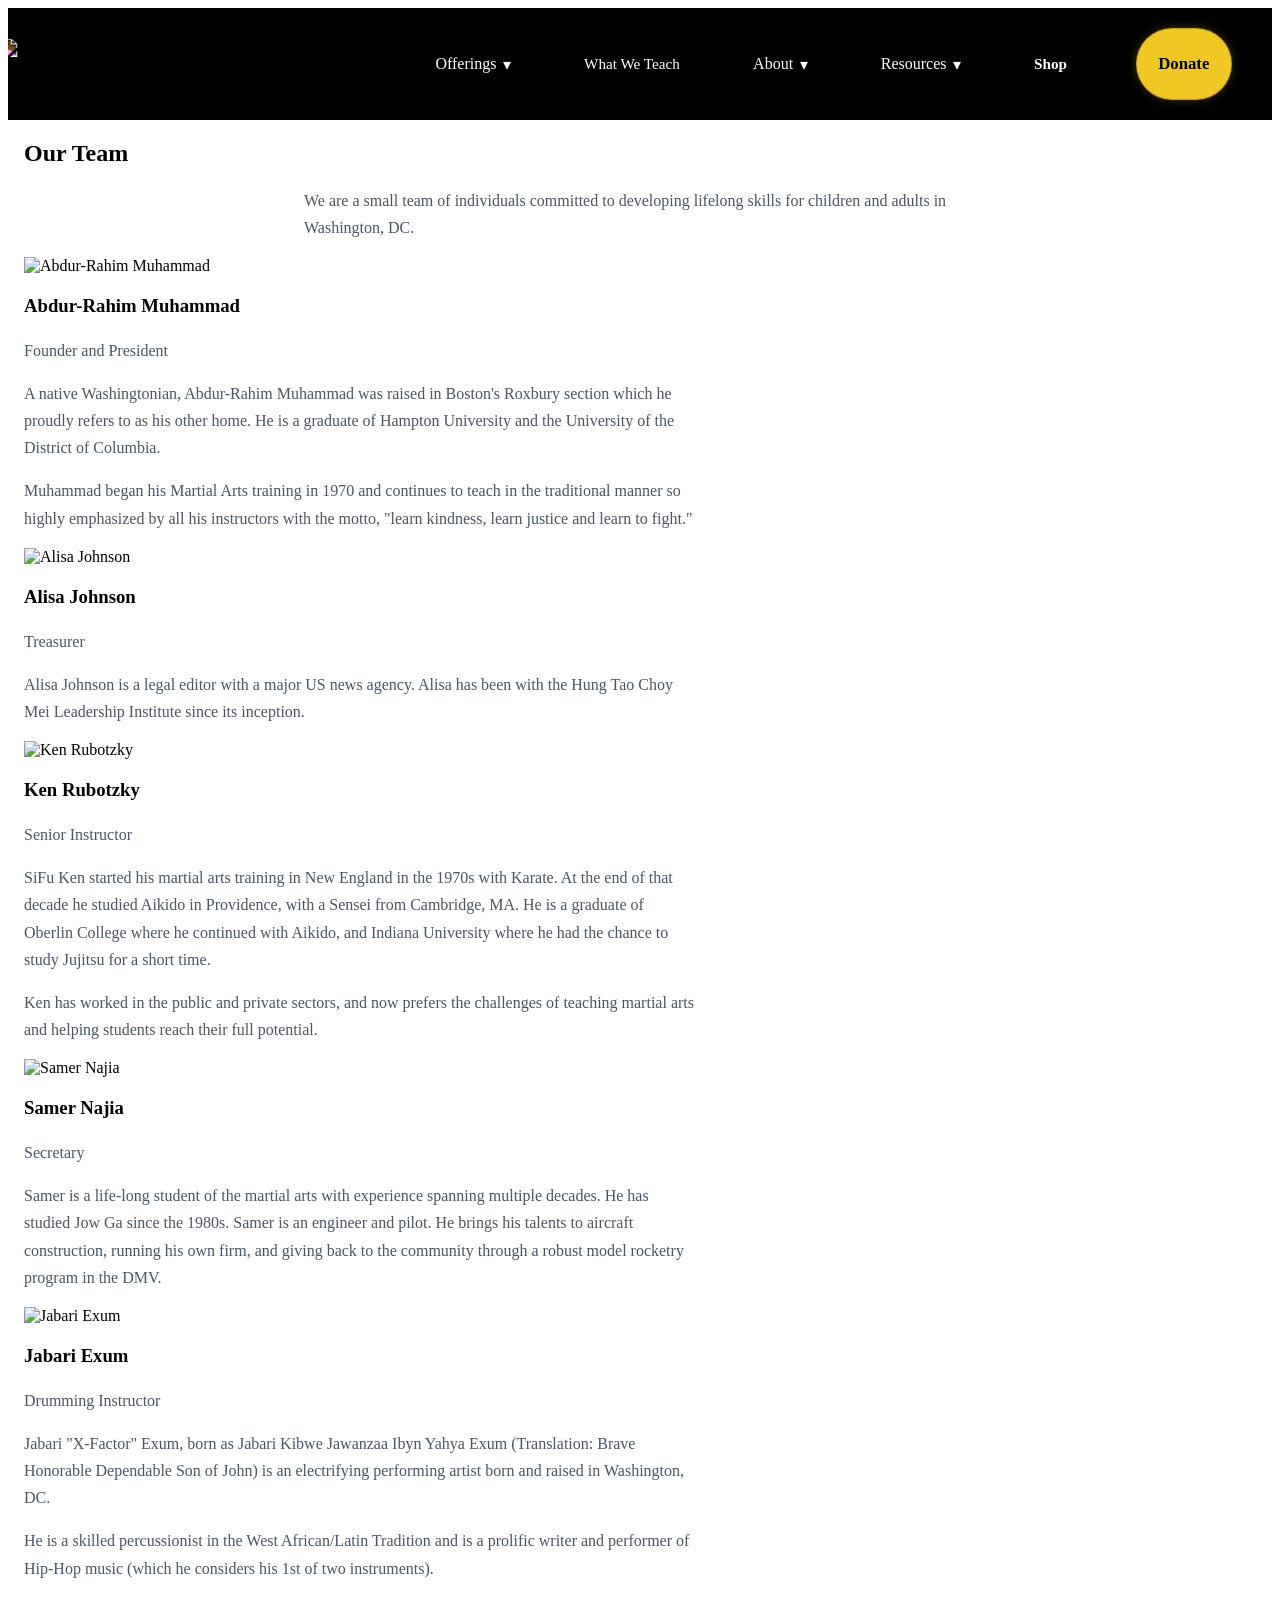
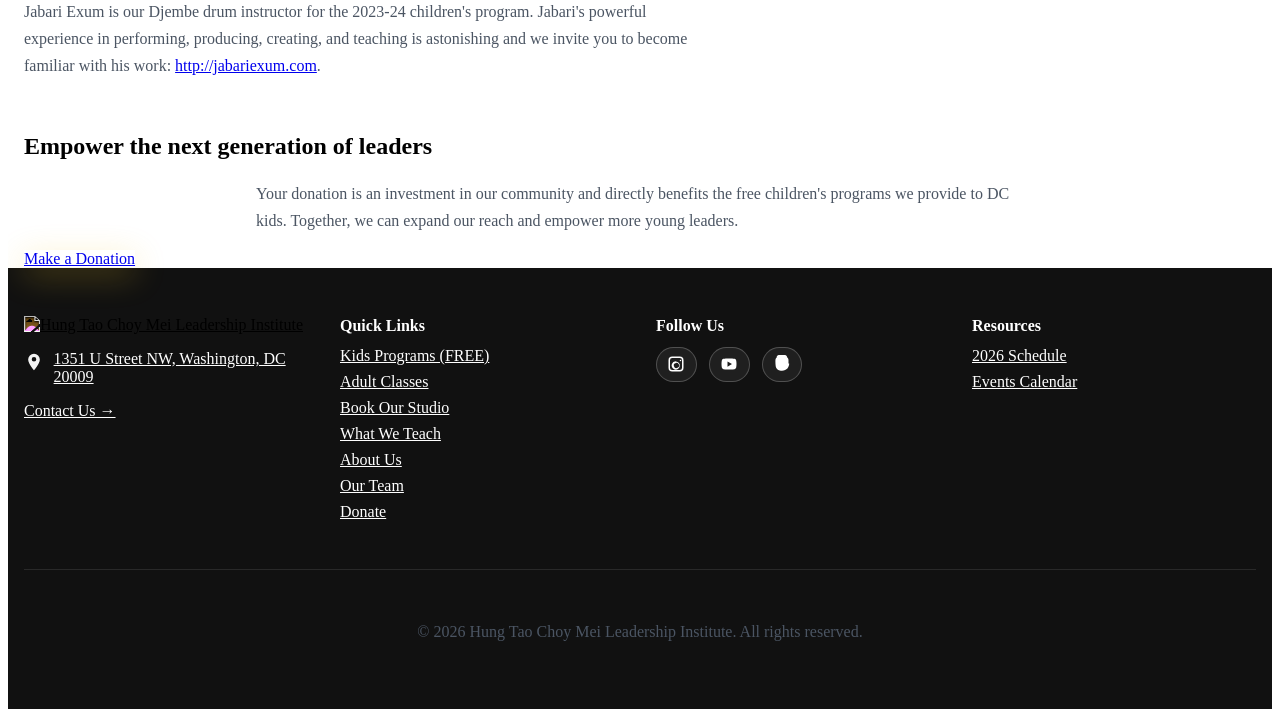
==== our-team.html @ ab9d344f "Add files via upload" ====
﻿<!DOCTYPE html>
<html lang="en">
<head>
    <meta charset="UTF-8">
    <meta name="viewport" content="width=device-width, initial-scale=1.0">
    <title>Our Team | Hung Tao Choy Mei Leadership Institute</title>
    <meta name="description" content="Meet our dedicated team of martial arts instructors and leadership at HTCMLI">
    <meta property="og:type" content="website">
    <meta property="og:site_name" content="Hung Tao Choy Mei Leadership Institute">
    <meta property="og:title" content="Our Team | Hung Tao Choy Mei Leadership Institute">
    <meta property="og:description" content="Meet our dedicated team of martial arts instructors and leadership at HTCMLI">
    
    <!-- Favicon -->
    <link rel="icon" href="images/jowga/favicon.ico" type="image/vnd.microsoft.icon">
    
    <!-- Google Fonts -->
    <link rel="preconnect" href="https://fonts.googleapis.com">
    <link rel="preconnect" href="https://fonts.gstatic.com" crossorigin>
    <link href="https://fonts.googleapis.com/css2?family=Bebas+Neue&family=Inter:wght@400;500;600;700;800&display=swap" rel="stylesheet">
    
    <!-- Tailwind CSS (precompiled: npx tailwindcss -c tailwind.config.js -i tailwind.input.css -o css/tailwind.css --minify) -->
    <link rel="stylesheet" href="css/tailwind.css">
    
    <style>
        /* Fix horizontal scroll / shift issue */
        html, body { overflow-x: hidden; max-width: 100vw; }

        /* CSS Variables from index (1).html */
        :root{
            --bg:#ffffff;
            --text:#1b1b1b;
            --muted:#3f3f3f;
            --border:rgba(0,0,0,.14);
            --shadow:0 10px 24px rgba(0,0,0,.10);
            --brand-dark:#2b2b2b;
            --brand-deep:#0b2a3c;
            --brand-gold:#f0c724;
            --link:#0d6efd;
            --container:1320px;
            --radius:14px;
            --radius-lg:18px;
            --step--1: clamp(.92rem,.88rem+.2vw,1rem);
            --step-0: clamp(1rem,.95rem+.25vw,1.125rem);
            --step-1: clamp(1.15rem,1.05rem+.6vw,1.5rem);
            --step-2: clamp(1.4rem,1.15rem+1.1vw,2rem);
            --step-3: clamp(1.75rem,1.2rem+1.9vw,2.6rem);
            --step-4: clamp(2.05rem,1.25rem+3vw,3.15rem);
            --s2:.75rem;--s3:1rem;--s4:1.5rem;--s5:2rem;--s6:3rem;--s7:4rem;
        }

        /* Logo styling - make it completely white */
        .site-logo{filter:invert(1) brightness(2)}

        /* Header / nav styles */
        .site-header{background:#000;color:#fff}
        .navbar{display:grid;grid-template-columns:auto 1fr auto;align-items:center;gap:1.5rem;padding:1.25rem 0}

        .brand{display:flex;align-items:center;gap:.75rem;text-decoration:none;color:#fff;font-weight:800;letter-spacing:.02em}
        .brand img{display:block;transform:scale(1.15)}

        .nav-toggle{display:none;border:1px solid rgba(255,255,255,.25);background:rgba(255,255,255,.08);color:#fff;border-radius:12px;padding:.7rem 1rem;font-weight:700;font-size:1.05rem}

        nav[aria-label="Primary"] ul{list-style:none;margin:0;padding:0;display:flex;align-items:center;justify-content:space-evenly;gap:.5rem;flex-wrap:wrap;width:100%}
        .menu-item{position:relative}
        .nav-link{color:#fff;text-decoration:none;display:inline-flex;align-items:center;gap:.4rem;padding:.7rem .8rem;border-radius:12px;position:relative;transition:transform 140ms ease, background 140ms ease, box-shadow 140ms ease;font-size:.95rem;font-weight:600}
        .nav-link:hover{background:rgba(255,255,255,.10);transform:translateY(-1px);box-shadow:0 6px 14px rgba(0,0,0,.25)}
        .nav-link::after{content:"";position:absolute;left:.7rem;right:.7rem;bottom:.35rem;height:2px;background:rgba(240,199,36,.9);transform:scaleX(0);transform-origin:left;transition:transform 160ms ease;border-radius:999px}
        .nav-link:hover::after{transform:scaleX(1)}
        button.nav-link{border:0;background:transparent;font:inherit;cursor:pointer}

        .dropdown{position:absolute;left:0;top:calc(100% + .35rem);min-width:15rem;background:#fff;color:var(--text);border:1px solid var(--border);border-radius:14px;box-shadow:var(--shadow);padding:.4rem;display:none;z-index:20}
        .dropdown a{display:block;padding:.6rem .75rem;border-radius:10px;color:var(--text);text-decoration:none}
        .dropdown a:hover{background:rgba(13,110,253,.08)}
        .menu-item[data-open="true"]>.dropdown{display:block}

        .nav-actions{display:flex;align-items:center;gap:.5rem;flex-wrap:wrap;justify-content:flex-end}
        .nav-actions .btn{transition:transform 140ms ease, box-shadow 140ms ease}
        .nav-actions .btn:hover{transform:translateY(-1px);box-shadow:0 8px 18px rgba(0,0,0,.28)}

        .btn{display:inline-flex;align-items:center;justify-content:center;min-height:48px;padding:.7rem 1.35rem;border-radius:999px;border:1px solid rgba(255,255,255,.25);background:transparent;color:#fff;text-decoration:none;font-weight:700;font-size:1.05rem}
        .btn:hover{background:rgba(255,255,255,.10)}
        .btn--donate{background:var(--brand-gold);border-color:rgba(0,0,0,.2);color:#000;box-shadow:0 0 10px rgba(240,199,36,.28)}

        .nav-main{display:grid;grid-template-columns:1fr auto;align-items:center;gap:1rem}

        @media (max-width:1150px){
            .nav-toggle{display:inline-flex;justify-self:end}
            .nav-main{display:none}
            .nav-main[data-open="true"]{display:block;grid-column:1 / -1;background:#000}
            .navbar{grid-template-columns:1fr auto}
            .brand img{transform:none;max-width:min(300px,60vw);height:auto}

            nav[aria-label="Primary"] ul{flex-direction:column;align-items:stretch;padding:.5rem 0;justify-content:flex-start}
            .dropdown{position:static;box-shadow:none}
            .menu-item{width:100%}
            .nav-link{width:100%;justify-content:space-between}
            .nav-actions{width:100%;justify-content:flex-start;padding:.25rem 0 .5rem}
        }

        /* Footer styling from index (1).html */
        footer{background:#111;color:#fff;padding:var(--s6) 0}
        .footer-grid{display:grid;grid-template-columns:repeat(4,1fr);gap:var(--s5)}
        footer h2{font-size:var(--step-1);margin:0 0 .75rem;font-weight:800}
        .footer-col a{color:#fff;transition:color 0.3s ease}
        .footer-col a:hover{color:var(--brand-gold)}
        .footer-list{list-style:none;margin:0;padding:0;display:grid;gap:.5rem}
        .contact-item{display:flex;gap:.6rem;align-items:flex-start}
        .icon{width:20px;height:20px;flex:0 0 20px;opacity:.95;margin-top:.15rem}
        .social{display:flex;gap:.75rem;align-items:center;flex-wrap:wrap}
        .social a{display:inline-flex;align-items:center;gap:.5rem;text-decoration:none;padding:.45rem .65rem;border:1px solid rgba(255,255,255,.22);border-radius:999px;background:rgba(255,255,255,.06)}
        .social a:hover{background:rgba(255,255,255,.12)}
        .social svg{width:18px;height:18px;display:block}
        .visually-hidden{position:absolute!important;width:1px;height:1px;padding:0;margin:-1px;overflow:hidden;clip:rect(0,0,0,0);white-space:nowrap;border:0}

        /* Container styling for footer */
        .container{width:min(100% - 2rem,var(--container));margin-inline:auto}
        
        /* Interactive Animations */
        @keyframes fadeInUp {
            from {
                opacity: 0;
                transform: translateY(30px);
            }
            to {
                opacity: 1;
                transform: translateY(0);
            }
        }
        
        @keyframes slideInLeft {
            from {
                opacity: 0;
                transform: translateX(-50px);
            }
            to {
                opacity: 1;
                transform: translateX(0);
            }
        }
        
        @keyframes slideInRight {
            from {
                opacity: 0;
                transform: translateX(50px);
            }
            to {
                opacity: 1;
                transform: translateX(0);
            }
        }
        
        @keyframes float {
            0%, 100% { transform: translateY(0px); }
            50% { transform: translateY(-15px); }
        }
        
        @keyframes shimmer {
            0% { background-position: -1000px 0; }
            100% { background-position: 1000px 0; }
        }
        
        .animate-on-scroll {
            opacity: 0;
        }
        
        .animate-on-scroll.visible {
            animation: fadeInUp 0.8s ease-out forwards;
        }
        
        .slide-left.visible {
            animation: slideInLeft 0.8s ease-out forwards;
        }
        
        .slide-right.visible {
            animation: slideInRight 0.8s ease-out forwards;
        }
        
        /* Hover effects */
        .hover-lift {
            transition: transform 0.3s ease, box-shadow 0.3s ease;
        }
        
        .hover-lift:hover {
            transform: translateY(-8px) scale(1.02);
            box-shadow: 0 20px 40px rgba(0,0,0,0.2);
        }
        
        .hover-glow:hover {
            box-shadow: 0 0 40px rgba(240, 199, 36, 0.6);
        }
        
        /* Image reveal effect */
        .image-reveal {
            position: relative;
            overflow: hidden;
        }
        
        .image-reveal::after {
            content: '';
            position: absolute;
            inset: 0;
            background: linear-gradient(90deg, transparent, rgba(240, 199, 36, 0.3), transparent);
            transform: translateX(-100%);
            transition: transform 0.6s ease;
        }
        
        .image-reveal:hover::after {
            transform: translateX(100%);
        }
        
        .image-reveal img {
            transition: transform 0.5s ease;
        }
        
        .image-reveal:hover img {
            transform: scale(1.08);
        }
        
        /* Floating decorative elements */
        .float-decoration {
            animation: float 6s ease-in-out infinite;
        }
        
        /* Gradient text animation */
        .gradient-text {
            background: linear-gradient(90deg, #f0c724, #ffd700, #f0c724);
            background-size: 200% auto;
            -webkit-background-clip: text;
            -webkit-text-fill-color: transparent;
            background-clip: text;
            animation: shimmer 3s linear infinite;
        }

        /* Responsive footer */
        @media (max-width:980px){
            .footer-grid{grid-template-columns:1fr 1fr}
        }
        @media (max-width:560px){
            .footer-grid{grid-template-columns:1fr}
        }

        /* Custom Animations */
        @keyframes float {
            0%, 100% { transform: translateY(0px); }
            50% { transform: translateY(-20px); }
        }
        
        @keyframes pulse-glow {
            0%, 100% { box-shadow: 0 0 20px hsla(47, 87%, 54%, 0.5); }
            50% { box-shadow: 0 0 40px hsla(47, 87%, 54%, 0.8); }
        }
        
        .animate-float {
            animation: float 6s ease-in-out infinite;
        }
        
        .pulse-glow {
            animation: pulse-glow 2s ease-in-out infinite;
        }
        
        .shadow-gold {
            box-shadow: 0 8px 32px hsla(47, 87%, 54%, 0.3);
        }
        
        /* Smooth scrolling */
        html {
            scroll-behavior: smooth;
        }
        
        /* Custom scrollbar */
        ::-webkit-scrollbar {
            width: 10px;
        }
        
        ::-webkit-scrollbar-track {
            background: hsl(0, 0%, 9%);
        }
        
        ::-webkit-scrollbar-thumb {
            background: hsl(47, 87%, 54%);
            border-radius: 5px;
        }

        /* Typography Improvements */
        /* Standardize all body paragraphs */
        p {
            line-height: 1.7;
            color: #4b5563; /* gray-600 */
        }

        /* Heading line heights */
        h1, .font-bebas {
            line-height: 1.1;
        }

        h2 {
            line-height: 1.2;
        }

        h3 {
            line-height: 1.3;
        }

        h4 {
            line-height: 1.4;
        }

        /* Max width for readability - apply to paragraphs in content sections */
        section p {
            max-width: 672px;
        }

        /* Center aligned paragraphs should maintain centering */
        .text-center p, p.text-center {
            margin-left: auto;
            margin-right: auto;
        }

        /* Override Bebas Neue for card titles and smaller headings */
        .card-title {
            font-family: 'Inter', system-ui, sans-serif;
            font-weight: 700;
        }
    
    
        /* Coming Soon Toast */
        .coming-soon-toast {
            position: fixed;
            bottom: 1.5rem;
            right: 1.5rem;
            display: flex;
            align-items: center;
            gap: 0.5rem;
            background: #111;
            color: #fff;
            padding: 0.8rem 1.25rem;
            border-radius: 999px;
            border: 1px solid #f0c724;
            box-shadow: 0 8px 24px rgba(0,0,0,.35);
            font-size: 0.9rem;
            font-weight: 600;
            z-index: 10000;
            opacity: 0;
            transform: translateY(12px);
            pointer-events: none;
            transition: opacity 0.25s ease, transform 0.25s ease;
        }
        .coming-soon-toast.show {
            opacity: 1;
            transform: translateY(0);
        }
        .coming-soon-toast svg {
            width: 18px;
            height: 18px;
            color: #f0c724;
            flex-shrink: 0;
        }
        @media (max-width: 480px) {
            .coming-soon-toast {
                left: 1rem;
                right: 1rem;
                bottom: 1rem;
                justify-content: center;
            }
        }
    </style>
</head>
<body class="bg-white text-gray-900 font-sans">
    
    <!-- Header/Navigation -->
    <header class="site-header" role="banner">
        <div class="container">
            <div class="navbar">
                <a href="index.html" class="brand" aria-label="HUNG TAO CHOY MEI LEADERSHIP INSTITUTE home"><img class="site-logo" src="images/jowga/logo.png" alt="Hung Tao Choy Mei Leadership Institute" width="335" height="44" loading="eager" decoding="async" /></a>

                <button class="nav-toggle" type="button" aria-controls="primary-nav" aria-expanded="false">Menu</button>

                <div class="nav-main" id="primary-nav" data-open="false">
                    <nav aria-label="Primary">
                        <ul>
                            <li class="menu-item">
                                <button class="nav-link" type="button" aria-haspopup="true" aria-expanded="false">Offerings <span aria-hidden="true">&#9662;</span></button>
                                <div class="dropdown" role="menu">
                                    <a role="menuitem" href="children_program.html">Kids Programs (FREE)</a>
                                    <a role="menuitem" href="adult-program.html">Adult Classes</a>
                                    <a role="menuitem" href="https://www.peerspace.com/pages/listings/5aaab30bb5c4b156000c8347" target="_blank" rel="noopener noreferrer">Book Our Studio</a>
                                    <a role="menuitem" href="#" class="js-coming-soon">Book a Performance</a>
                                </div>
                            </li>

                            <li class="menu-item"><a class="nav-link" href="core-curriculum.html" style="font-weight: 400; font-size: 0.95rem;">What We Teach</a></li>

                            <li class="menu-item">
                                <button class="nav-link" type="button" aria-haspopup="true" aria-expanded="false">About <span aria-hidden="true">&#9662;</span></button>
                                <div class="dropdown" role="menu">
                                    <a role="menuitem" href="about-us.html">About Us</a>
                                    <a role="menuitem" href="index.html#history">Our History</a>
                                    <a role="menuitem" href="our-team.html">Our Team</a>
                                    <a role="menuitem" href="jow-ga-explained.html">Jow Ga Explained</a>
                                </div>
                            </li>

                            <li class="menu-item">
                                <button class="nav-link" type="button" aria-haspopup="true" aria-expanded="false">Resources <span aria-hidden="true">&#9662;</span></button>
                                <div class="dropdown" role="menu">
                                    <a role="menuitem" href="#" class="js-coming-soon">2026 Schedule</a>
                                    <a role="menuitem" href="#" class="js-coming-soon">Events Calendar</a>
                                </div>
                            </li>
                            <li class="menu-item"><a class="nav-link" href="https://www.zeffy.com/en-US/ticketing/hung-tao-choy-mei-leadership-institutes-shop" target="_blank" rel="noopener noreferrer">Shop</a></li>
                        </ul>
                    </nav>

                    <div class="nav-actions">
                        <a class="btn btn--donate" href="donate.html">Donate</a>
                    </div>
                </div>
            </div>
        </div>
    </header>
    
    <!-- Our Team Header -->
    <section class="pt-16 md:pt-20 pb-8 md:pb-10 bg-white">
        <div class="container mx-auto px-4">
            <div class="max-w-6xl mx-auto">
                <div class="text-center animate-on-scroll">
                    <h1 class="font-bebas text-5xl md:text-6xl lg:text-7xl text-gray-900 mb-6">
                        Our <span class="text-primary">Team</span>
                    </h1>
                    <p class="text-xl text-gray-600 max-w-3xl mx-auto leading-relaxed">
                        We are a small team of individuals committed to developing lifelong skills for children and adults in Washington, DC.
                    </p>
                </div>
            </div>
        </div>
    </section>
    
    <!-- Team Members Section -->
    <section class="py-12 md:py-16 bg-white">
        <div class="container mx-auto px-4">
            <div class="max-w-6xl mx-auto space-y-16">
                
                <!-- Abdur-Rahim Muhammad -->
                <div class="grid lg:grid-cols-3 gap-8 items-start animate-on-scroll">
                    <div class="lg:col-span-1">
                        <img src="images/Sifu Rahim.jpg"
                             alt="Abdur-Rahim Muhammad"
                             class="w-full rounded-2xl shadow-xl">
                    </div>
                    
                    <div class="lg:col-span-2 space-y-4">
                        <div>
                            <h3 class="text-3xl font-bold text-gray-900">Abdur-Rahim Muhammad</h3>
                            <p class="text-lg text-primary font-semibold italic">Founder and President</p>
                        </div>
                        
                        <p class="text-lg text-gray-600 leading-relaxed">
                            A native Washingtonian, Abdur-Rahim Muhammad was raised in Boston's Roxbury section which he proudly refers to as his other home. He is a graduate of Hampton University and the University of the District of Columbia.
                        </p>
                        
                        <p class="text-lg text-gray-600 leading-relaxed">
                            Muhammad began his Martial Arts training in 1970 and continues to teach in the traditional manner so highly emphasized by all his instructors with the motto, "learn kindness, learn justice and learn to fight."
                        </p>
                    </div>
                </div>
                
                <!-- Alisa Johnson -->
                <div class="grid lg:grid-cols-3 gap-8 items-start animate-on-scroll">
                    <div class="lg:col-span-1">
                        <img src="images/jowga/alisa-johnson.jpg" 
                             alt="Alisa Johnson" 
                             class="w-full rounded-2xl shadow-xl">
                    </div>
                    
                    <div class="lg:col-span-2 space-y-4">
                        <div>
                            <h3 class="text-3xl font-bold text-gray-900">Alisa Johnson</h3>
                            <p class="text-lg text-primary font-semibold italic">Treasurer</p>
                        </div>
                        
                        <p class="text-lg text-gray-600 leading-relaxed">
                            Alisa Johnson is a legal editor with a major US news agency. Alisa has been with the Hung Tao Choy Mei Leadership Institute since its inception.
                        </p>
                    </div>
                </div>
                
                <!-- Ken Rubotzky -->
                <div class="grid lg:grid-cols-3 gap-8 items-start animate-on-scroll">
                    <div class="lg:col-span-1">
                        <img src="images/jowga/dragon-ken.png" 
                             alt="Ken Rubotzky" 
                             class="w-full rounded-2xl shadow-xl">
                    </div>
                    
                    <div class="lg:col-span-2 space-y-4">
                        <div>
                            <h3 class="text-3xl font-bold text-gray-900">Ken Rubotzky</h3>
                            <p class="text-lg text-primary font-semibold italic">Senior Instructor</p>
                        </div>
                        
                        <p class="text-lg text-gray-600 leading-relaxed">
                            SiFu Ken started his martial arts training in New England in the 1970s with Karate. At the end of that decade he studied Aikido in Providence, with a Sensei from Cambridge, MA. He is a graduate of Oberlin College where he continued with Aikido, and Indiana University where he had the chance to study Jujitsu for a short time.
                        </p>
                        
                        <p class="text-lg text-gray-600 leading-relaxed">
                            Ken has worked in the public and private sectors, and now prefers the challenges of teaching martial arts and helping students reach their full potential.
                        </p>
                    </div>
                </div>
                
                <!-- Samer Najia -->
                <div class="grid lg:grid-cols-3 gap-8 items-start animate-on-scroll">
                    <div class="lg:col-span-1">
                        <img src="images/jowga/samer.png" 
                             alt="Samer Najia" 
                             class="w-full rounded-2xl shadow-xl">
                    </div>
                    
                    <div class="lg:col-span-2 space-y-4">
                        <div>
                            <h3 class="text-3xl font-bold text-gray-900">Samer Najia</h3>
                            <p class="text-lg text-primary font-semibold italic">Secretary</p>
                        </div>
                        
                        <p class="text-lg text-gray-600 leading-relaxed">
                            Samer is a life-long student of the martial arts with experience spanning multiple decades. He has studied Jow Ga since the 1980s. Samer is an engineer and pilot. He brings his talents to aircraft construction, running his own firm, and giving back to the community through a robust model rocketry program in the DMV.
                        </p>
                    </div>
                </div>
                
                <!-- Jabari Exum -->
                <div class="grid lg:grid-cols-3 gap-8 items-start animate-on-scroll">
                    <div class="lg:col-span-1">
                        <img src="images/jowga/jabari-exum-drummer-2.jpg" 
                             alt="Jabari Exum" 
                             class="w-full rounded-2xl shadow-xl">
                    </div>
                    
                    <div class="lg:col-span-2 space-y-4">
                        <div>
                            <h3 class="text-3xl font-bold text-gray-900">Jabari Exum</h3>
                            <p class="text-lg text-primary font-semibold italic">Drumming Instructor</p>
                        </div>
                        
                        <p class="text-lg text-gray-600 leading-relaxed">
                            Jabari "X-Factor" Exum, born as Jabari Kibwe Jawanzaa Ibyn Yahya Exum (Translation: Brave Honorable Dependable Son of John) is an electrifying performing artist born and raised in Washington, DC.
                        </p>
                        
                        <p class="text-lg text-gray-600 leading-relaxed">
                            He is a skilled percussionist in the West African/Latin Tradition and is a prolific writer and performer of Hip-Hop music (which he considers his 1st of two instruments).
                        </p>
                        
                        <p class="text-lg text-gray-600 leading-relaxed">
                            Jabari Exum is our Djembe drum instructor for the 2023-24 children's program. Jabari's powerful experience in performing, producing, creating, and teaching is astonishing and we invite you to become familiar with his work: <a href="http://jabariexum.com/" class="text-primary hover:underline font-semibold">http://jabariexum.com</a>.
                        </p>
                    </div>
                </div>
                
            </div>
        </div>
    </section>
    
    <!-- Donation CTA Section -->
    <section class="py-12 md:py-20 relative overflow-hidden" aria-labelledby="donate-title">
        <!-- Background Image -->
        <div class="absolute inset-0">
            <img src="images/jowga/fiesta-asia-2013.jpg" 
                 alt="" 
                 class="w-full h-full object-cover" 
                 loading="lazy">
            <div class="absolute inset-0 bg-gradient-to-br from-secondary/80 via-secondary/70 to-secondary/60"></div>
        </div>

        <!-- Content -->
        <div class="container mx-auto px-4 relative z-10">
            <div class="max-w-4xl mx-auto text-center space-y-8">
                <div>
                    <h2 id="donate-title" class="font-bebas text-4xl md:text-5xl lg:text-6xl text-white leading-tight">
                        Empower the next generation of <span class="text-primary">leaders</span>
                    </h2>
                </div>

                <p class="text-xl text-gray-200 mx-auto" style="max-width: 48rem;">
                    Your donation is an investment in our community and directly benefits the free children's programs we provide to DC kids. Together, we can expand our reach and empower more young leaders.
                </p>

                <div class="flex flex-wrap gap-4 justify-center pt-4">
                    <a href="donate.html" 
                       class="px-8 py-4 bg-primary text-gray-900 rounded-full font-bold text-lg hover:brightness-110 transition-all shadow-gold hover:shadow-xl hover:scale-105 transform">
                        Make a Donation
                    </a>
                </div>
            </div>
        </div>
    </section>
    
  <footer role="contentinfo">
    <div class="container" id="contact">
      <div class="footer-grid">
        <div class="footer-col">
          <a href="index.html" aria-label="Home">
            <img class="site-logo" src="images/jowga/logo.png" alt="Hung Tao Choy Mei Leadership Institute" width="335" height="44" loading="lazy" decoding="async" />
          </a>
          <div style="height:1rem"></div>
          <div class="footer-list">
            <div class="contact-item">
              <svg class="icon" viewBox="0 0 24 24" aria-hidden="true"><path fill="currentColor" d="M12 2a7 7 0 0 1 7 7c0 5.25-7 13-7 13S5 14.25 5 9a7 7 0 0 1 7-7m0 9.5A2.5 2.5 0 1 0 12 6a2.5 2.5 0 0 0 0 5.5"/></svg>
              <div><a href="https://www.google.com/maps/search/?api=1&query=1351+U+Street+NW,+Washington,+DC+20009" target="_blank" rel="noopener">1351 U Street NW, Washington, DC 20009</a></div>
            </div>
            <div class="contact-item" style="margin-top:0.5rem;">
              <div style="font-weight:400;font-size:1rem;"><a href="contact.html">Contact Us &rarr;</a></div>
            </div>
          </div>
        </div>

        <div class="footer-col">
          <h2>Quick Links</h2>
          <ul class="footer-list">
            <li><a href="children_program.html">Kids Programs (FREE)</a></li>
            <li><a href="adult-program.html">Adult Classes</a></li>
            <li><a href="https://www.peerspace.com/pages/listings/5aaab30bb5c4b156000c8347" target="_blank" rel="noopener noreferrer">Book Our Studio</a></li>
            <li><a href="core-curriculum.html">What We Teach</a></li>
            <li><a href="about-us.html">About Us</a></li>
            <li><a href="our-team.html">Our Team</a></li>
            <li><a href="donate.html">Donate</a></li>
          </ul>
        </div>

        <div class="footer-col">
          <h2>Follow Us</h2>
          <div class="social">
            <a href="https://www.instagram.com/hungtaochoymei" rel="noopener" aria-label="Instagram">
              <svg viewBox="0 0 24 24" aria-hidden="true"><path fill="currentColor" d="M7 2h10a5 5 0 0 1 5 5v10a5 5 0 0 1-5 5H7a5 5 0 0 1-5-5V7a5 5 0 0 1 5-5m10 2H7a3 3 0 0 0-3 3v10a3 3 0 0 0 3 3h10a3 3 0 0 0 3-3V7a3 3 0 0 0-3-3m-5 4.5A5.5 5.5 0 1 1 6.5 12 5.5 5.5 0 0 1 12 8.5m0 2A3.5 3.5 0 1 0 15.5 12 3.5 3.5 0 0 0 12 10.5M18 6.2a1 1 0 1 1-1 1 1 1 0 0 1 1-1"/></svg>
              <span class="visually-hidden">Instagram</span>
            </a>
            <a href="https://youtube.com/@htcmrahim?si=JBiVO7Yl-VWsVz7-" rel="noopener" aria-label="YouTube">
              <svg viewBox="0 0 24 24" aria-hidden="true"><path fill="currentColor" d="M21.6 7.2a3 3 0 0 0-2.1-2.1C17.7 4.6 12 4.6 12 4.6s-5.7 0-7.5.5A3 3 0 0 0 2.4 7.2 31.4 31.4 0 0 0 2 12a31.4 31.4 0 0 0 .4 4.8 3 3 0 0 0 2.1 2.1c1.8.5 7.5.5 7.5.5s5.7 0 7.5-.5a3 3 0 0 0 2.1-2.1A31.4 31.4 0 0 0 22 12a31.4 31.4 0 0 0-.4-4.8M10 15.5v-7l6 3.5z"/></svg>
              <span class="visually-hidden">YouTube</span>
            </a>
            <a href="https://universeodon.com/@jowgadc" rel="noopener" aria-label="Mastodon">
              <svg viewBox="0 0 24 24" aria-hidden="true"><path fill="currentColor" d="M21.6 11.4c0 4.7-3.1 9.6-9.6 9.6-1.1 0-2.1-.1-3-.3-2.9-.6-5-2.5-5.4-5.6-.4-3.2-.5-6.7-.3-9.1C3.6 3.4 6.3 2 8.8 2h6.4c2.6 0 5.2 1.4 5.4 4.1.1 1.6.1 3.6 0 5.3zM17.9 6.8c-.1-1.2-1.2-2.1-2.5-2.1h-1.4c-.8 0-1.6.4-2.1 1.1-.5-.7-1.3-1.1-2.1-1.1H8.4c-1.3 0-2.4.9-2.5 2.1-.1 1.2-.1 2.6 0 3.9.2 2 1.8 2.6 3.3 2.7.6 0 1.2-.2 1.7-.6v1.3c-1.2.3-2.4.3-3.6.1-1.6-.3-2.4-1.4-2.5-3.4-.2-2.4-.2-5.3 0-7.7.2-2.5 2.6-3.3 4.4-3.3h5.3c1.8 0 4.2.8 4.4 3.3.2 2.4.2 5.3 0 7.7-.1 2-1 3.1-2.5 3.4-1.2.2-2.4.2-3.6-.1v-1.3c.5.4 1.1.6 1.7.6 1.5-.1 3.1-.7 3.3-2.7.1-1.3.1-2.7 0-3.9z"/></svg>
              <span class="visually-hidden">Mastodon</span>
            </a>
          </div>
        </div>

        <div class="footer-col">
          <h2>Resources</h2>
          <ul class="footer-list">
            <li><a href="#" class="js-coming-soon">2026 Schedule</a></li>
            <li><a href="#" class="js-coming-soon">Events Calendar</a></li>
          </ul>
        </div>
      </div>

      <div style="margin-top:3rem;padding-top:2rem;border-top:1px solid rgba(255,255,255,.1);text-align:center">
        <p>&copy; 2026 Hung Tao Choy Mei Leadership Institute. All rights reserved.</p>
      </div>
    </div>
  </footer>

  <!-- Interactive Scroll Animations -->
  <script>
    // Scroll Animation Observer
    const observerOptions = {
        threshold: 0.1,
        rootMargin: '0px 0px -50px 0px'
    };
    
    const observer = new IntersectionObserver((entries) => {
        entries.forEach(entry => {
            if (entry.isIntersecting) {
                entry.target.classList.add('visible');
            }
        });
    }, observerOptions);
    
    // Observe all elements with animation classes
    document.addEventListener('DOMContentLoaded', () => {
        const animatedElements = document.querySelectorAll('.animate-on-scroll, .slide-left, .slide-right');
        animatedElements.forEach(el => observer.observe(el));
        
        // Smooth scroll for anchor links
        document.querySelectorAll('a[href^="#"]').forEach(anchor => {
            anchor.addEventListener('click', function (e) {
                const href = this.getAttribute('href');
                if (href !== '#' && href !== '') {
                    e.preventDefault();
                    const target = document.querySelector(href);
                    if (target) {
                        target.scrollIntoView({
                            behavior: 'smooth',
                            block: 'start'
                        });
                    }
                }
            });
        });
        
        // Parallax effect for floating decorations
        window.addEventListener('scroll', () => {
            const scrolled = window.pageYOffset;
            const floatingElements = document.querySelectorAll('.float-decoration');
            floatingElements.forEach((el, index) => {
                const speed = 0.5 + (index * 0.1);
                el.style.transform = `translateY(${scrolled * speed * 0.1}px)`;
            });
        });
    });
  </script>
  
  <!-- Navigation Script -->
  <script>
    (function(){
      const navToggle=document.querySelector('.nav-toggle');
      const navMain=document.querySelector('#primary-nav');
      const menuItems=Array.from(document.querySelectorAll('.menu-item'));

      function closeAll(except){
        menuItems.forEach(li=>{
          if(except && li===except) return;
          li.dataset.open='false';
          const btn=li.querySelector('button.nav-link');
          if(btn) btn.setAttribute('aria-expanded','false');
        });
      }

      function openDropdown(li){
        closeAll(li);
        li.dataset.open='true';
        const btn=li.querySelector('button.nav-link');
        if(btn) btn.setAttribute('aria-expanded','true');
      }

      navToggle?.addEventListener('click',()=>{
        const open=navMain.getAttribute('data-open')==='true';
        navMain.setAttribute('data-open',String(!open));
        navToggle.setAttribute('aria-expanded',String(!open));
        if(open) closeAll();
      });

      menuItems.forEach(li=>{
        const btn=li.querySelector('button.nav-link');
        if(!btn) return;
        
        // Click handler for mobile
        btn.addEventListener('click',(e)=>{
          e.preventDefault();
          const isOpen=li.dataset.open==='true';
          closeAll(li);
          li.dataset.open=String(!isOpen);
          btn.setAttribute('aria-expanded',String(!isOpen));
        });

        // Hover handler for desktop - open on hover
        li.addEventListener('mouseenter',()=>{
          if(window.innerWidth > 980){
            openDropdown(li);
          }
        });

        // Close only when mouse leaves the entire menu item (including dropdown)
        li.addEventListener('mouseleave',()=>{
          if(window.innerWidth > 980){
            setTimeout(()=>{
              if(!li.matches(':hover')){
                li.dataset.open='false';
                btn.setAttribute('aria-expanded','false');
              }
            }, 100);
          }
        });
      });

      document.addEventListener('click',(e)=>{
        const t=e.target;
        if(!(t instanceof Element)) return;
        if(!t.closest('.nav-main')) closeAll();
      });

            document.addEventListener('keydown',(e)=>{ if(e.key==='Escape') closeAll(); });

      // Coming Soon toast for not-yet-available links
      var comingSoonTimer;
      document.querySelectorAll('a.js-coming-soon').forEach(function(link){
        link.addEventListener('click', function(e){
          e.preventDefault();
          closeAll();
          if (navMain) navMain.setAttribute('data-open','false');
          if (navToggle) navToggle.setAttribute('aria-expanded','false');
          var comingSoonToast = document.getElementById('comingSoonToast');
          if (!comingSoonToast) return;
          comingSoonToast.classList.add('show');
          clearTimeout(comingSoonTimer);
          comingSoonTimer = setTimeout(function(){
            comingSoonToast.classList.remove('show');
          }, 2200);
        });
      });
    })();

    // Handle same-page link clicks to refresh
    document.addEventListener('DOMContentLoaded', () => {
      const currentPage = window.location.pathname.split('/').pop();
      const allLinks = document.querySelectorAll('a[href]');
      
      allLinks.forEach(link => {
        link.addEventListener('click', (e) => {
          const href = link.getAttribute('href');
          const linkPage = href.split('/').pop().split('#')[0];
          
          // If clicking on the same page (and not an anchor link or mailto/tel)
          if (linkPage === currentPage && !href.startsWith('#') && !href.startsWith('mailto:') && !href.startsWith('tel:') && !href.startsWith('http')) {
            e.preventDefault();
            location.reload();
          }
        });
      });
    });
  </script>

  <!-- Coming Soon Toast -->
  <div id="comingSoonToast" class="coming-soon-toast" role="status" aria-live="polite">
    <svg viewBox="0 0 24 24" fill="none" stroke="currentColor" stroke-width="2" stroke-linecap="round" stroke-linejoin="round"><circle cx="12" cy="12" r="9"/><path d="M12 7v5l3 3"/></svg>
    <span>Coming soon!</span>
  </div>
</body>
</html>
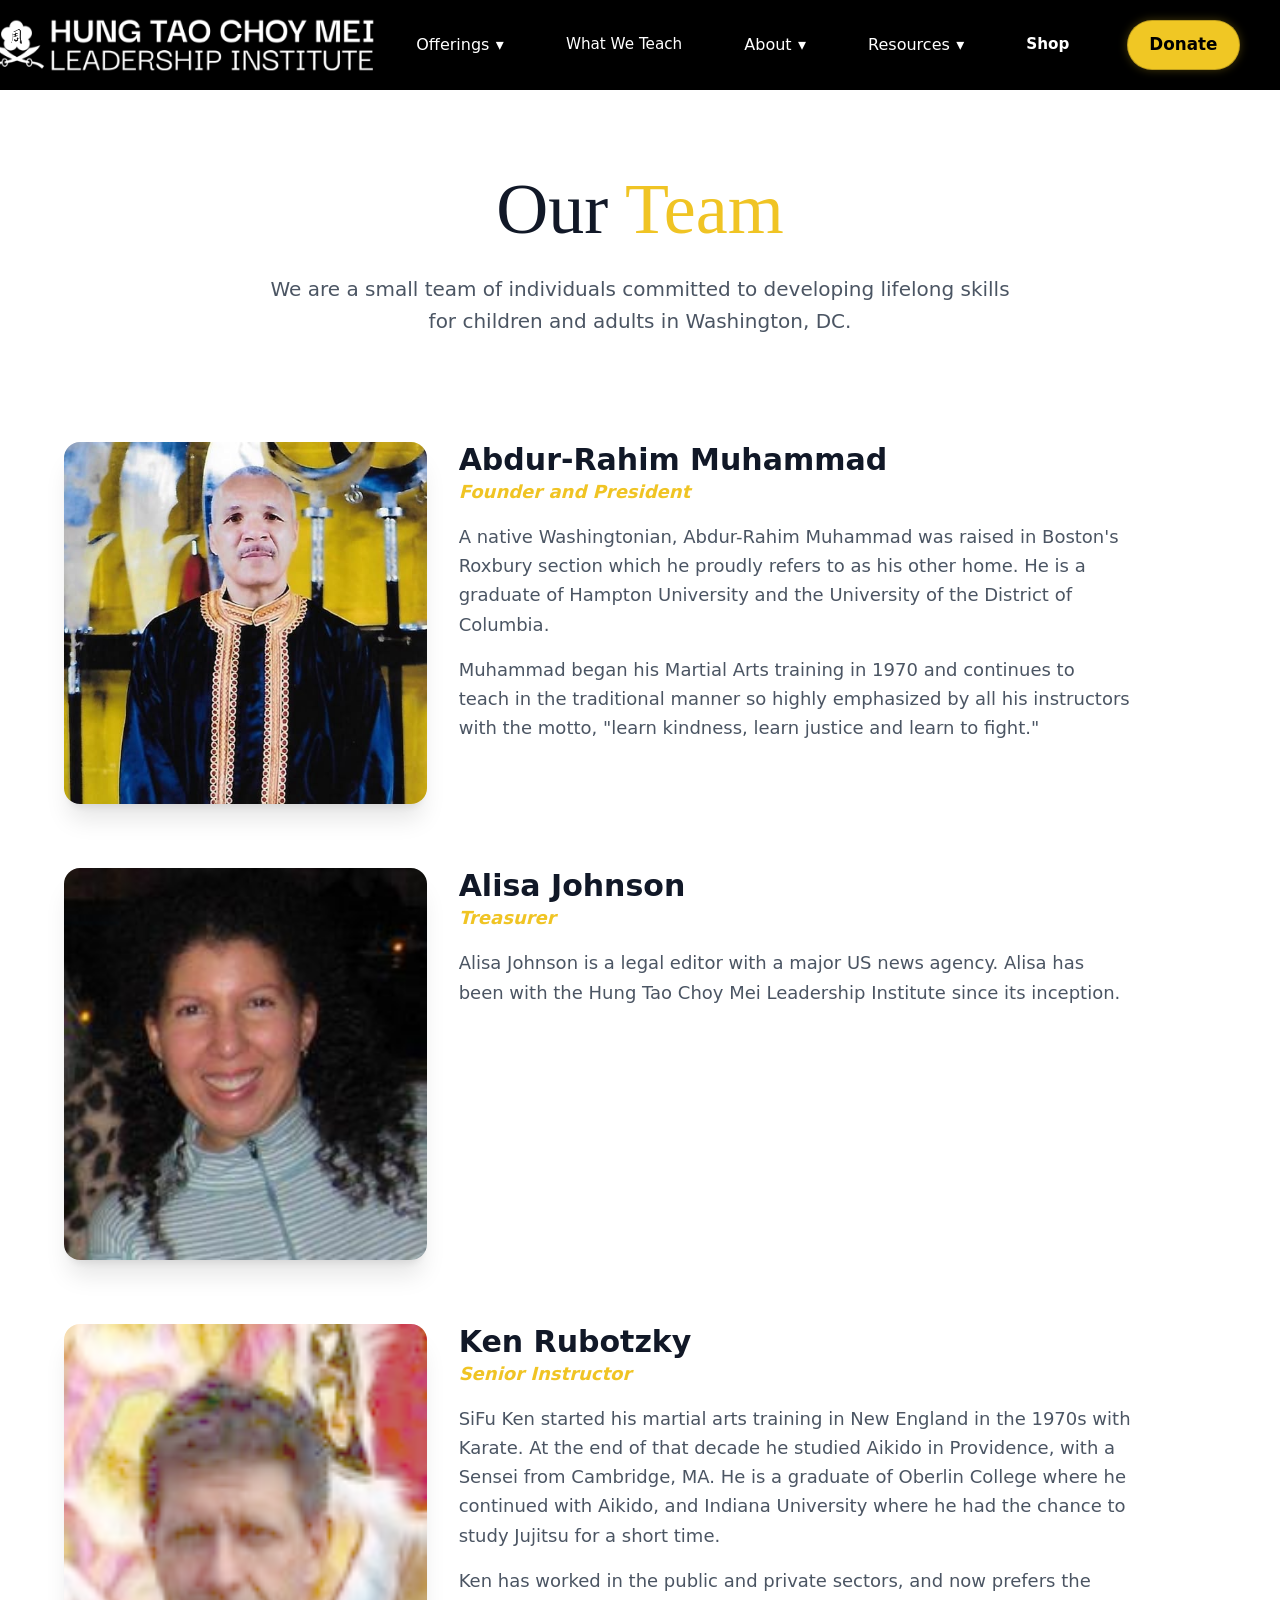
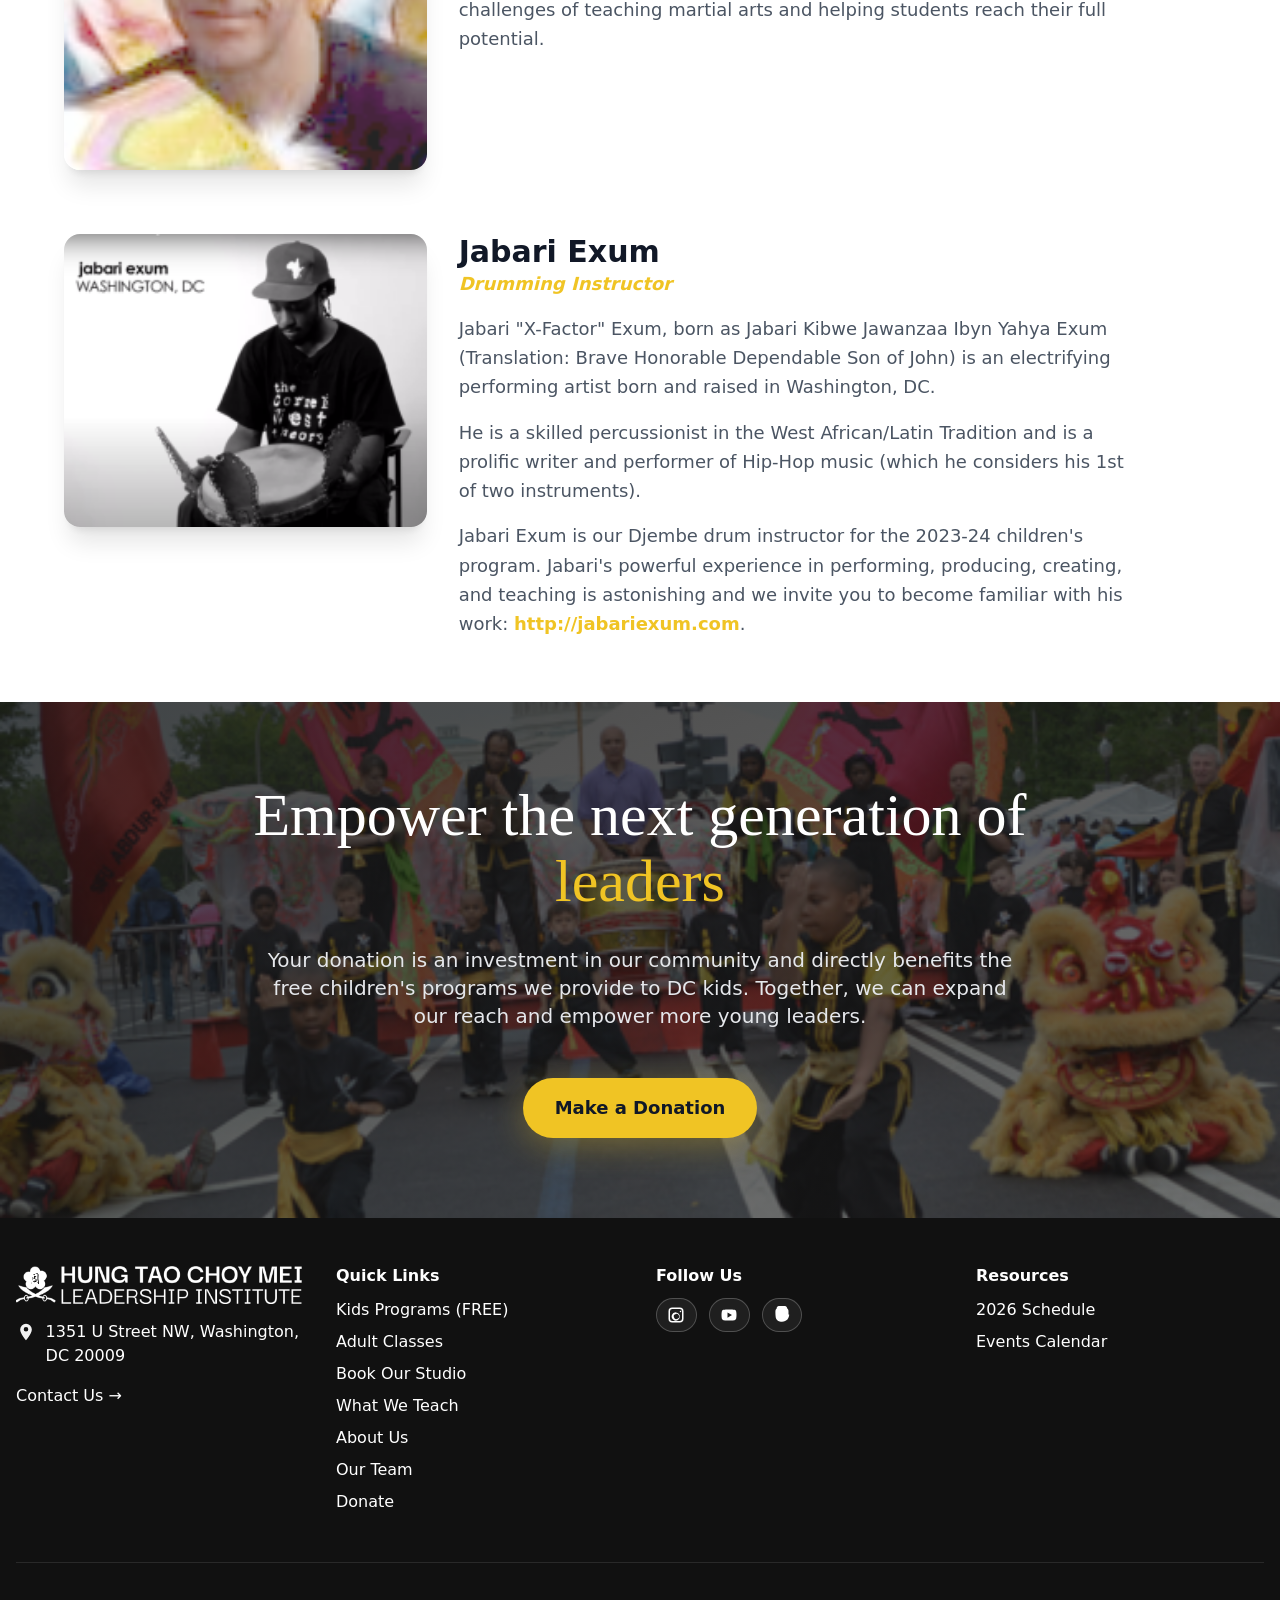
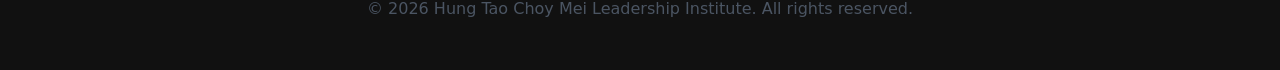
==== commit d625db6d: "Update our-team.html Removed Samer from the team page" ====
--- a/our-team.html
+++ b/our-team.html
@@ -508,26 +508,6 @@
                     </div>
                 </div>
                 
-                <!-- Samer Najia -->
-                <div class="grid lg:grid-cols-3 gap-8 items-start animate-on-scroll">
-                    <div class="lg:col-span-1">
-                        <img src="images/jowga/samer.png" 
-                             alt="Samer Najia" 
-                             class="w-full rounded-2xl shadow-xl">
-                    </div>
-                    
-                    <div class="lg:col-span-2 space-y-4">
-                        <div>
-                            <h3 class="text-3xl font-bold text-gray-900">Samer Najia</h3>
-                            <p class="text-lg text-primary font-semibold italic">Secretary</p>
-                        </div>
-                        
-                        <p class="text-lg text-gray-600 leading-relaxed">
-                            Samer is a life-long student of the martial arts with experience spanning multiple decades. He has studied Jow Ga since the 1980s. Samer is an engineer and pilot. He brings his talents to aircraft construction, running his own firm, and giving back to the community through a robust model rocketry program in the DMV.
-                        </p>
-                    </div>
-                </div>
-                
                 <!-- Jabari Exum -->
                 <div class="grid lg:grid-cols-3 gap-8 items-start animate-on-scroll">
                     <div class="lg:col-span-1">
